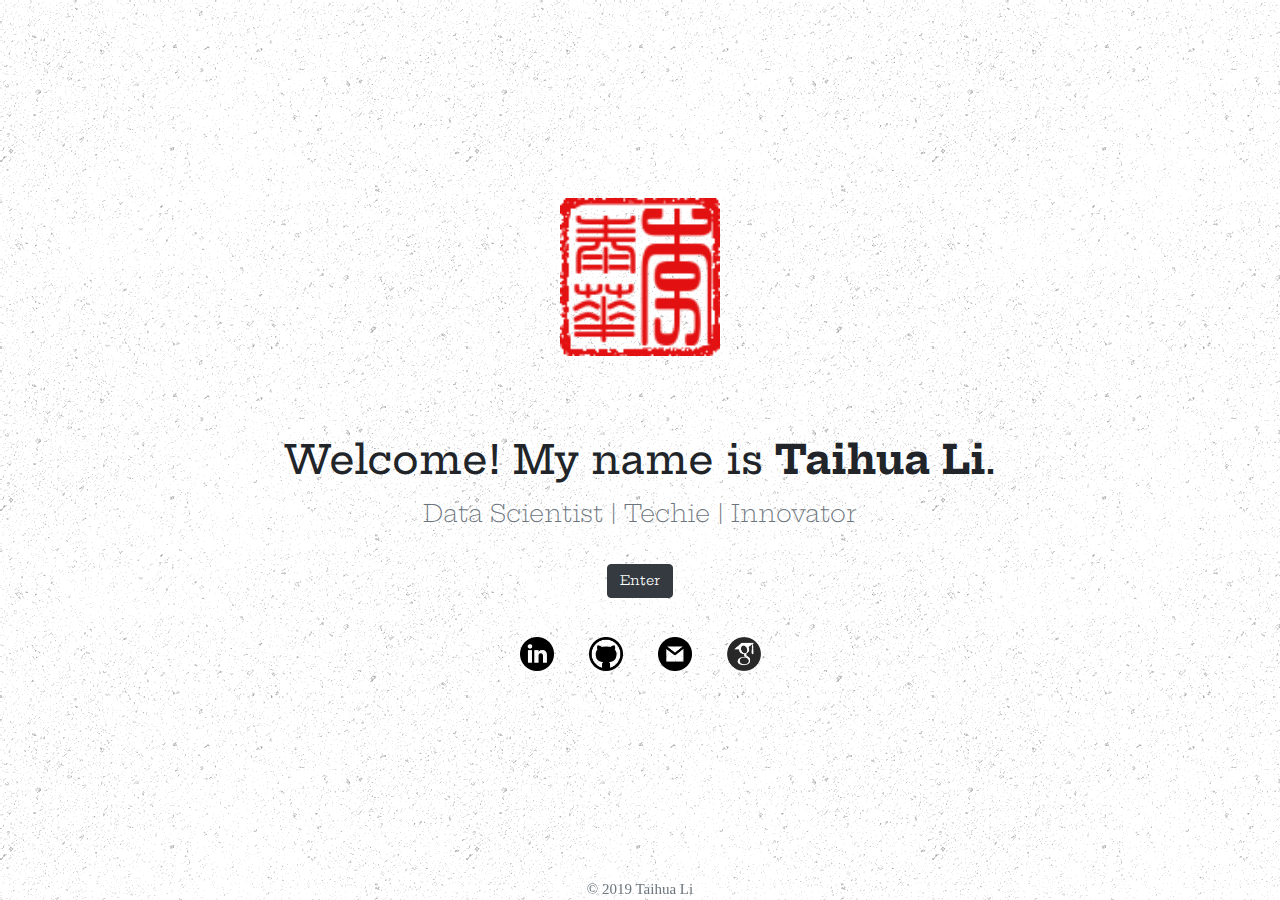
==== index.html @ ee388394 "remove padding" ====
<!DOCTYPE html>
<html lang="en">
	<head>
		<!-- rquired meta for Boostrap -->
		<meta charset="utf-8">
    <meta name="viewport" content="width=device-width, initial-scale=1, shrink-to-fit=no">

    <!-- Bootstrap CSS -->
    <link rel="stylesheet" href="https://stackpath.bootstrapcdn.com/bootstrap/4.3.1/css/bootstrap.min.css" integrity="sha384-ggOyR0iXCbMQv3Xipma34MD+dH/1fQ784/j6cY/iJTQUOhcWr7x9JvoRxT2MZw1T" crossorigin="anonymous">

		<!-- additional stylesheets -->
		<link href="https://fonts.googleapis.com/css?family=Hepta+Slab&display=swap" rel="stylesheet">
		<link rel="stylesheet" href="css/shared.css" type="text/css">
		<link rel="stylesheet" href="css/landing-page.css">
		<link rel="icon" href="img/seal.jpg" type="image/icon type">
		<title>Taihua Li</title>

	</head>

	<body>

		<div class="vertical-center">
			<div class="container">

				<!-- intro -->
				<div class="row mb-5 fadein-order-1">
					<div class="col-sm-12">
						<div class="text-center">
							<img src="img/seal.jpg" class="rounded" alt="logo">
						</div>
					</div>
				</div>

				<div class="row my-4 fadein-order-2">
					<div class="col-sm-12">
						<p class="text-center h1">
						  Welcome! My name is <span class="font-weight-bold">Taihua Li</span>.<br>
							<span class="h4 text-muted font-weight-light">Data Scientist | Techie | Innovator</span>
						</p>
					</div>
				</div>

				<div class="row my-4 fadein-order-3">
					<div class="col-sm-12 text-center">
						<a role="button" class="btn btn-dark start-btn" href="pages/about.html">Enter</a>
					</div>
				</div>

				<div class="row my-3 fadein-order-3">
					<div class="col-sm-12 text-center social-media-icons">
						<a href="https://www.linkedin.com/in/taihuali/" target="_blank">
							<img src="img/icon/linkedin.png" alt="linkedin profile"/>
						</a>
						<a href="https://github.com/TaihuaLi" target="_blank">
							<img src="img/icon/github.png" alt="github profile"/>
						</a>
						<a href="pages/contact.html">
							<img src="img/icon/gmail.png" alt="contact me"/>
						</a>
						<a href="https://scholar.google.com/citations?user=CuRcbboAAAAJ&hl=en" target="_blank">
							<img src="img/icon/scholar.png" alt="Google Scholar profile"/>
						</a>
					</div>
				</div>

				<!-- intro end -->
			</div>
		</div>

		<!-- copyright -->
		<footer class="page-footer">
			<div class="text-center fixed-bottom font-weight-lighter text-muted copyright-text">
				&copy; 2019 Taihua Li
			</div>
		</footer>
		<!-- copyright end -->

		<!-- Optional JavaScript for Boostrap -->
    <!-- jQuery first, then Popper.js, then Bootstrap JS -->
    <script src="https://code.jquery.com/jquery-3.3.1.slim.min.js" integrity="sha384-q8i/X+965DzO0rT7abK41JStQIAqVgRVzpbzo5smXKp4YfRvH+8abtTE1Pi6jizo" crossorigin="anonymous"></script>
    <script src="https://cdnjs.cloudflare.com/ajax/libs/popper.js/1.14.7/umd/popper.min.js" integrity="sha384-UO2eT0CpHqdSJQ6hJty5KVphtPhzWj9WO1clHTMGa3JDZwrnQq4sF86dIHNDz0W1" crossorigin="anonymous"></script>
    <script src="https://stackpath.bootstrapcdn.com/bootstrap/4.3.1/js/bootstrap.min.js" integrity="sha384-JjSmVgyd0p3pXB1rRibZUAYoIIy6OrQ6VrjIEaFf/nJGzIxFDsf4x0xIM+B07jRM" crossorigin="anonymous"></script>
	</body>

</html>
---- css/shared.css ----
body {
  background-image: url("../img/background/landing-page.png");
  background-repeat: repeat;
}

nav {
  font-family: 'Staatliches', cursive;
}

.copyright-text {
  font-size: 15px;
  font-family: Times New Roman;
  margin-top: 5em;
}

.fadein-order-1 {
  -webkit-animation: fadein 1s; /* Safari, Chrome and Opera > 12.1 */
     -moz-animation: fadein 1s; /* Firefox < 16 */
      -ms-animation: fadein 1s; /* Internet Explorer */
       -o-animation: fadein 1s; /* Opera < 12.1 */
          animation: fadein 1s;
}

.fadein-order-2 {
  -webkit-animation: fadein 1.5s; /* Safari, Chrome and Opera > 12.1 */
     -moz-animation: fadein 1.5s; /* Firefox < 16 */
      -ms-animation: fadein 1.5s; /* Internet Explorer */
       -o-animation: fadein 1.5s; /* Opera < 12.1 */
          animation: fadein 1.5s;
}

.fadein-order-3 {
  -webkit-animation: fadein 1.8s; /* Safari, Chrome and Opera > 12.1 */
     -moz-animation: fadein 1.8s; /* Firefox < 16 */
      -ms-animation: fadein 1.8s; /* Internet Explorer */
       -o-animation: fadein 1.8s; /* Opera < 12.1 */
          animation: fadein 1.8s;
}

@keyframes fadein {
    from { opacity: 0; }
    to   { opacity: 1; }
}

/* Firefox < 16 */
@-moz-keyframes fadein {
    from { opacity: 0; }
    to   { opacity: 1; }
}

/* Safari, Chrome and Opera > 12.1 */
@-webkit-keyframes fadein {
    from { opacity: 0; }
    to   { opacity: 1; }
}

/* Internet Explorer */
@-ms-keyframes fadein {
    from { opacity: 0; }
    to   { opacity: 1; }
}

/* Opera < 12.1 */
@-o-keyframes fadein {
    from { opacity: 0; }
    to   { opacity: 1; }
}
---- css/landing-page.css ----
body {
  font-family: 'Hepta Slab', serif;
}

div img {
  height: auto;
  width: 10em;
}

.mb-5 {
  padding-bottom: 2rem !important;
}

.titles {
  font-size: 1
}

.start-btn {
  font-size: 13px;
}

.social-media-icons a img {
  height: auto;
  width: 4em;
  padding: 15px;
}

.vertical-center {
  min-height: 100%;
  min-height: 100vh;
  display: flex;
  align-items: center;
}
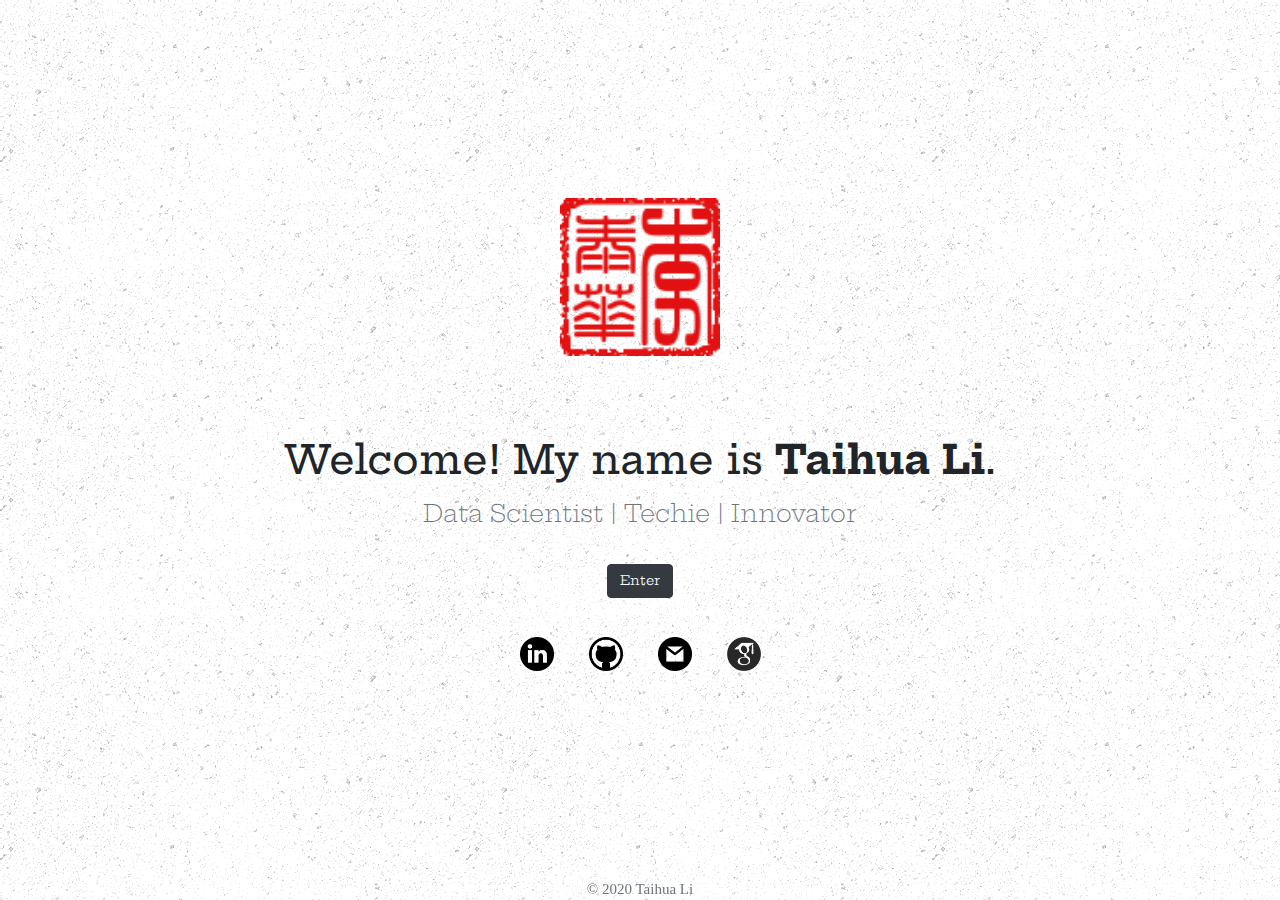
==== commit c31a2d85: "update year" ====
--- a/index.html
+++ b/index.html
@@ -70,7 +70,7 @@
 		<!-- copyright -->
 		<footer class="page-footer">
 			<div class="text-center fixed-bottom font-weight-lighter text-muted copyright-text">
-				&copy; 2019 Taihua Li
+				&copy; 2020 Taihua Li
 			</div>
 		</footer>
 		<!-- copyright end -->
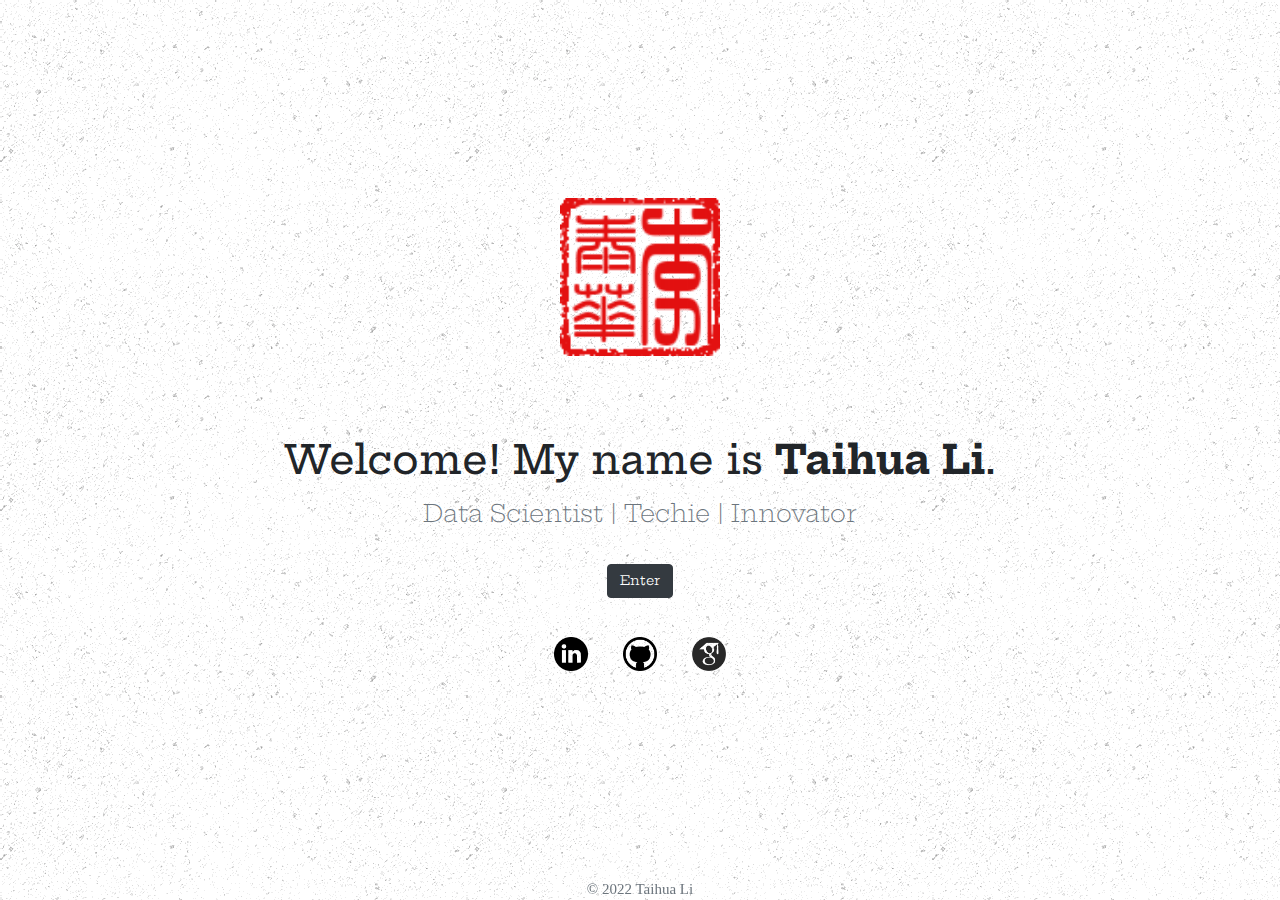
==== commit 6843ae46: "update for 2022" ====
--- a/index.html
+++ b/index.html
@@ -54,9 +54,6 @@
 						<a href="https://github.com/TaihuaLi" target="_blank">
 							<img src="img/icon/github.png" alt="github profile"/>
 						</a>
-						<a href="pages/contact.html">
-							<img src="img/icon/gmail.png" alt="contact me"/>
-						</a>
 						<a href="https://scholar.google.com/citations?user=CuRcbboAAAAJ&hl=en" target="_blank">
 							<img src="img/icon/scholar.png" alt="Google Scholar profile"/>
 						</a>
@@ -70,7 +67,7 @@
 		<!-- copyright -->
 		<footer class="page-footer">
 			<div class="text-center fixed-bottom font-weight-lighter text-muted copyright-text">
-				&copy; 2020 Taihua Li
+				&copy; 2022 Taihua Li
 			</div>
 		</footer>
 		<!-- copyright end -->
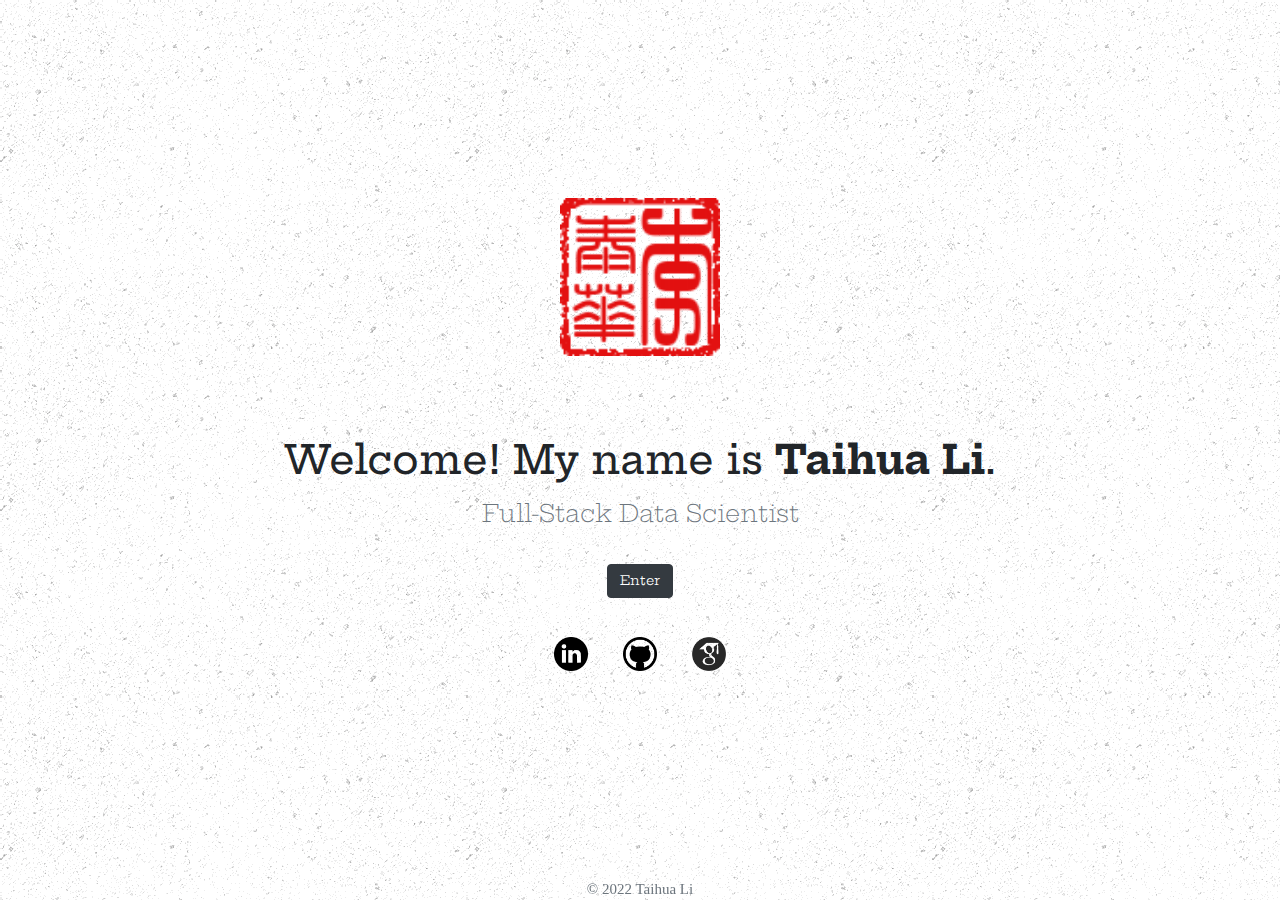
==== commit 4cdc0a43: "update title" ====
--- a/index.html
+++ b/index.html
@@ -35,7 +35,7 @@
 					<div class="col-sm-12">
 						<p class="text-center h1">
 						  Welcome! My name is <span class="font-weight-bold">Taihua Li</span>.<br>
-							<span class="h4 text-muted font-weight-light">Data Scientist | Techie | Innovator</span>
+							<span class="h4 text-muted font-weight-light">Full-Stack Data Scientist</span>
 						</p>
 					</div>
 				</div>
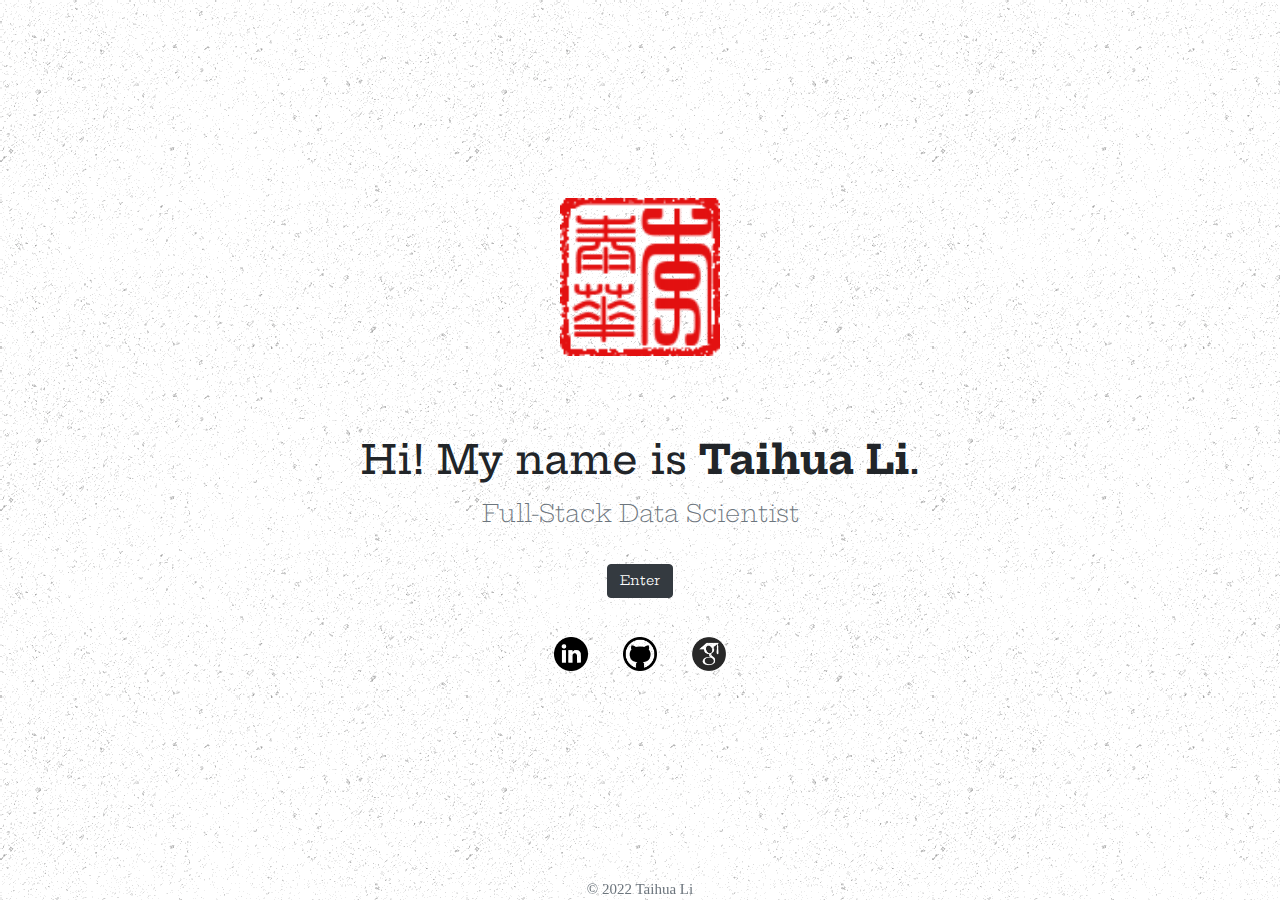
==== commit 8825163f: "update" ====
--- a/index.html
+++ b/index.html
@@ -1,7 +1,7 @@
 <!DOCTYPE html>
 <html lang="en">
 	<head>
-		<!-- rquired meta for Boostrap -->
+		<!-- required meta for Boostrap -->
 		<meta charset="utf-8">
     <meta name="viewport" content="width=device-width, initial-scale=1, shrink-to-fit=no">
 
@@ -34,7 +34,7 @@
 				<div class="row my-4 fadein-order-2">
 					<div class="col-sm-12">
 						<p class="text-center h1">
-						  Welcome! My name is <span class="font-weight-bold">Taihua Li</span>.<br>
+						  Hi! My name is <span class="font-weight-bold">Taihua Li</span>.<br>
 							<span class="h4 text-muted font-weight-light">Full-Stack Data Scientist</span>
 						</p>
 					</div>
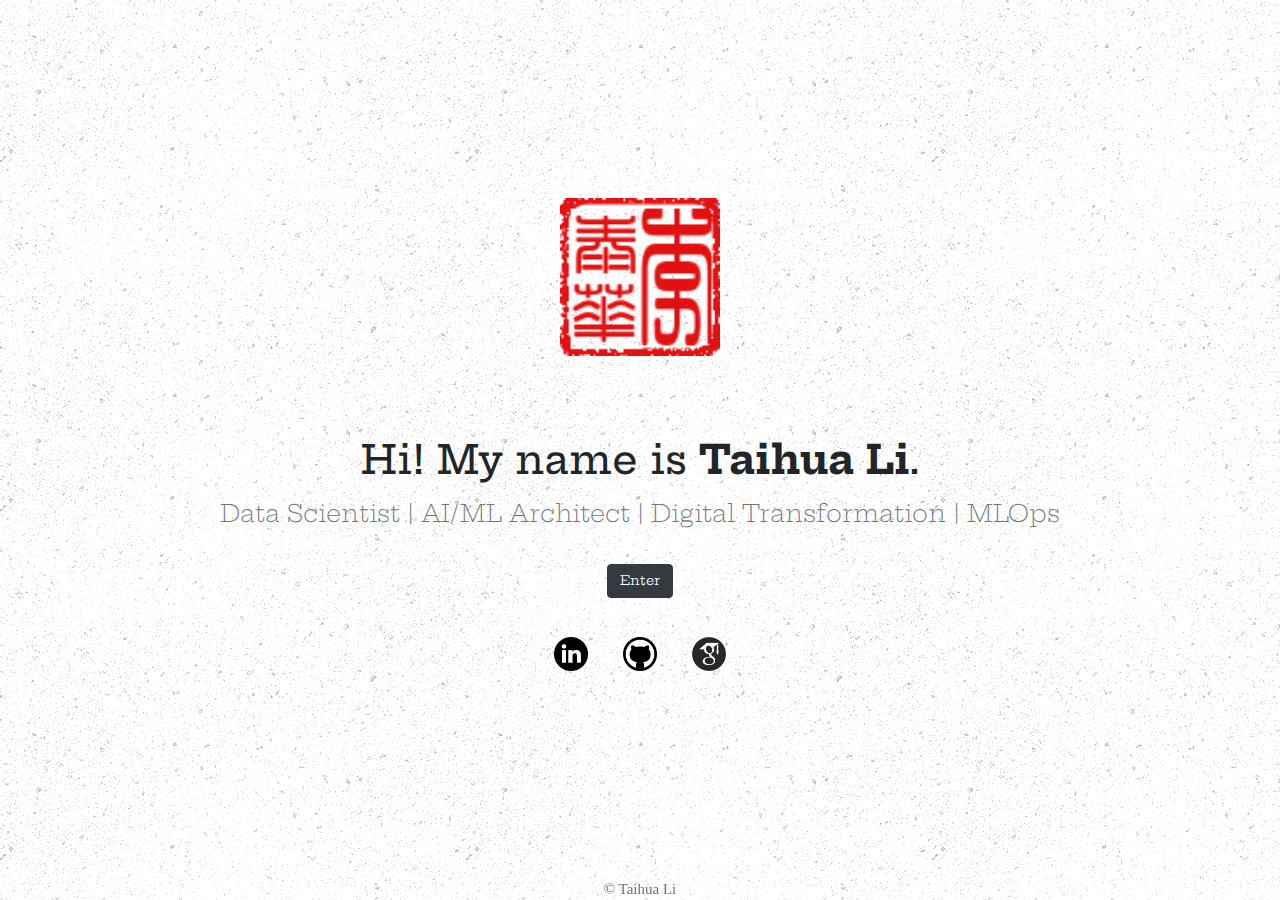
==== commit fe7aa468: "update 2022" ====
--- a/index.html
+++ b/index.html
@@ -35,7 +35,7 @@
 					<div class="col-sm-12">
 						<p class="text-center h1">
 						  Hi! My name is <span class="font-weight-bold">Taihua Li</span>.<br>
-							<span class="h4 text-muted font-weight-light">Full-Stack Data Scientist</span>
+							<span class="h4 text-muted font-weight-light">Data Scientist | AI/ML Architect | Digital Transformation | MLOps</span>
 						</p>
 					</div>
 				</div>
@@ -67,7 +67,7 @@
 		<!-- copyright -->
 		<footer class="page-footer">
 			<div class="text-center fixed-bottom font-weight-lighter text-muted copyright-text">
-				&copy; 2022 Taihua Li
+				&copy; Taihua Li
 			</div>
 		</footer>
 		<!-- copyright end -->
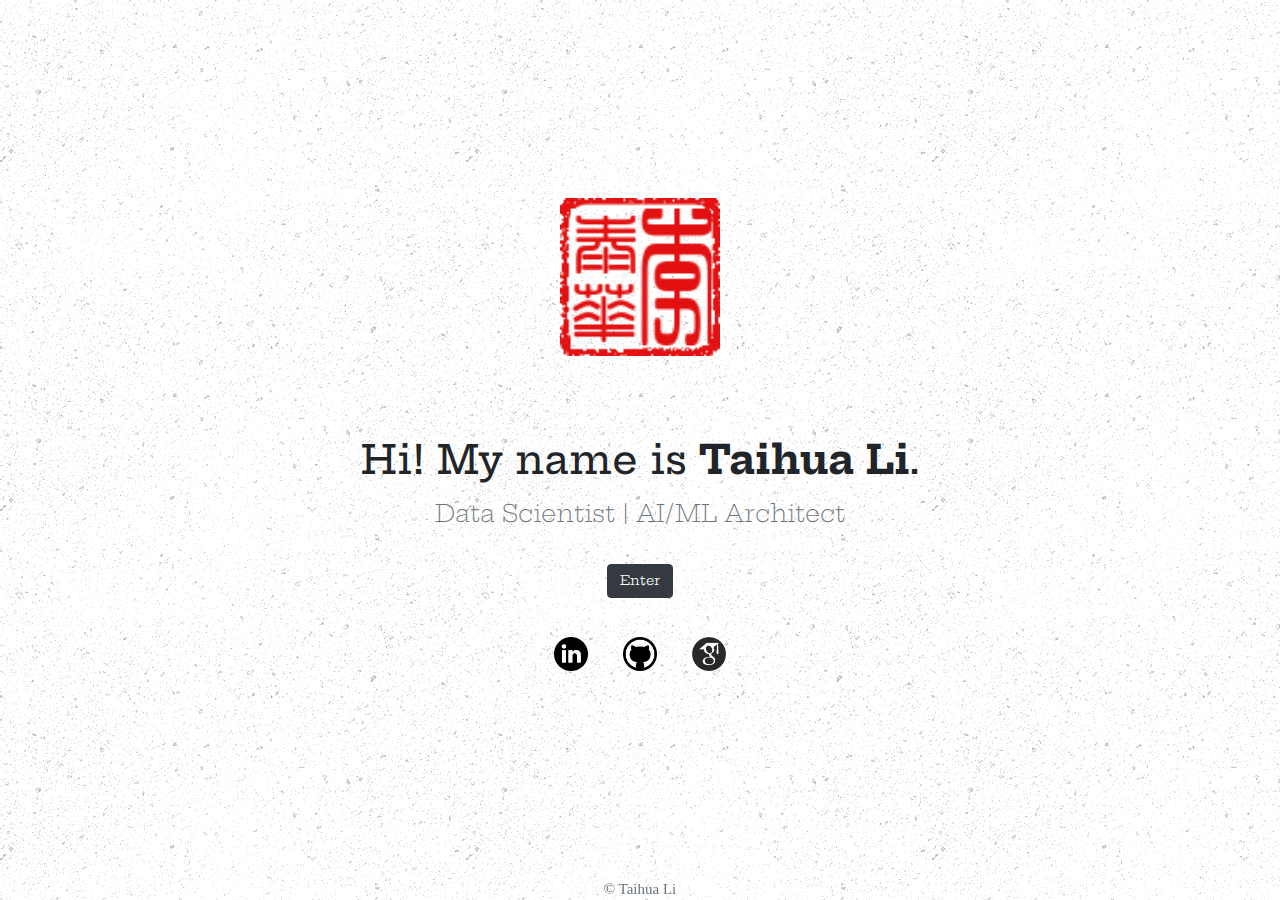
==== commit 40981837: "change title" ====
--- a/index.html
+++ b/index.html
@@ -35,7 +35,7 @@
 					<div class="col-sm-12">
 						<p class="text-center h1">
 						  Hi! My name is <span class="font-weight-bold">Taihua Li</span>.<br>
-							<span class="h4 text-muted font-weight-light">Data Scientist | AI/ML Architect | Digital Transformation | MLOps</span>
+							<span class="h4 text-muted font-weight-light">Data Scientist | AI/ML Architect</span>
 						</p>
 					</div>
 				</div>
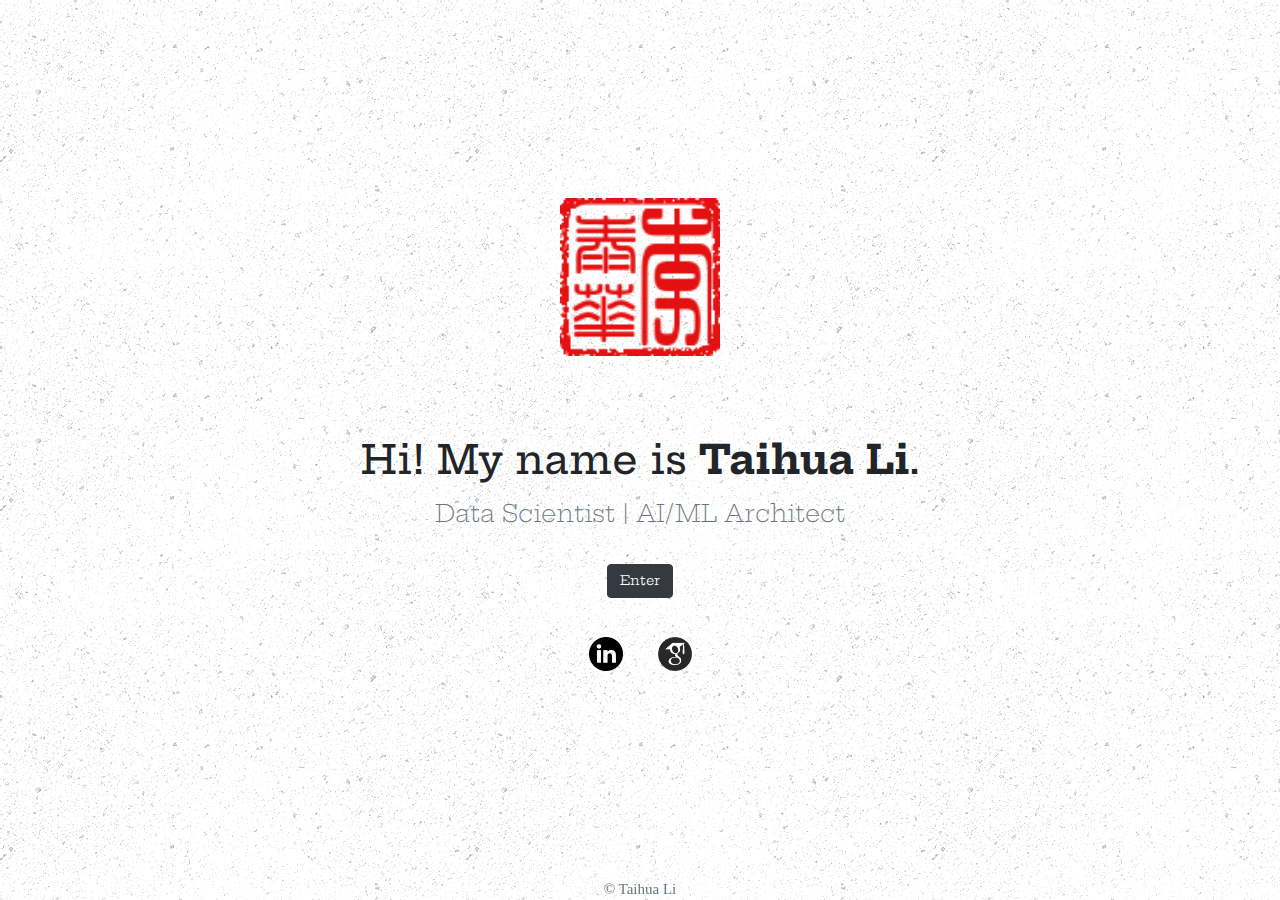
==== commit 81a393f8: "remove github" ====
--- a/index.html
+++ b/index.html
@@ -51,9 +51,9 @@
 						<a href="https://www.linkedin.com/in/taihuali/" target="_blank">
 							<img src="img/icon/linkedin.png" alt="linkedin profile"/>
 						</a>
-						<a href="https://github.com/TaihuaLi" target="_blank">
+						<!-- <a href="https://github.com/TaihuaLi" target="_blank">
 							<img src="img/icon/github.png" alt="github profile"/>
-						</a>
+						</a> -->
 						<a href="https://scholar.google.com/citations?user=CuRcbboAAAAJ&hl=en" target="_blank">
 							<img src="img/icon/scholar.png" alt="Google Scholar profile"/>
 						</a>
